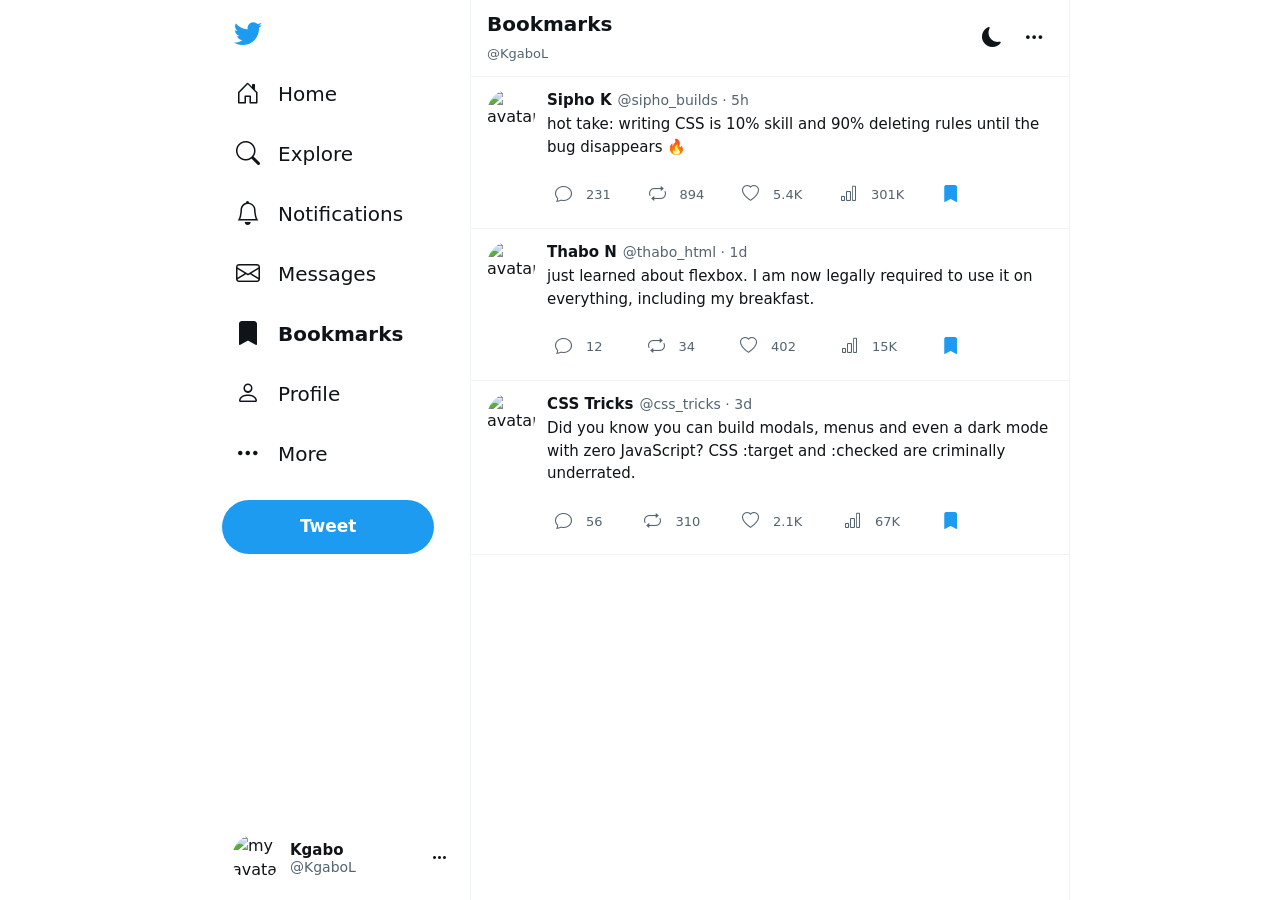
==== bookmarks.html @ 073e3012 "Add files via upload" ====
<!DOCTYPE html>
<html lang="en">
<head>
  <meta charset="UTF-8">
  <meta name="viewport" content="width=device-width, initial-scale=1.0">
  <title>Bookmarks / KgaboTwitter</title>

  <link href="https://cdn.jsdelivr.net/npm/bootstrap@5.3.3/dist/css/bootstrap.min.css" rel="stylesheet">
  <link href="https://cdn.jsdelivr.net/npm/bootstrap-icons@1.11.3/font/bootstrap-icons.css" rel="stylesheet">
  <link rel="stylesheet" href="style.css">
</head>
<body>
  <input type="checkbox" id="dark-toggle">

  <div class="page">
    <header class="left-sidebar">
      <div class="sidebar-top">
        <a href="home.html" class="logo" title="KgaboTwitter">
          <i class="bi bi-twitter"></i>
        </a>

        <nav class="main-nav">
          <a href="home.html" class="nav-item">
            <i class="bi bi-house-door"></i><span>Home</span>
          </a>
          <a href="explore.html" class="nav-item">
            <i class="bi bi-search"></i><span>Explore</span>
          </a>
          <a href="notifications.html" class="nav-item">
            <i class="bi bi-bell"></i><span>Notifications</span>
          </a>
          <a href="messages.html" class="nav-item">
            <i class="bi bi-envelope"></i><span>Messages</span>
          </a>
          <a href="bookmarks.html" class="nav-item active">
            <i class="bi bi-bookmark-fill"></i><span>Bookmarks</span>
          </a>
          <a href="profile.html" class="nav-item">
            <i class="bi bi-person"></i><span>Profile</span>
          </a>
          <a href="#moreMenu" class="nav-item">
            <i class="bi bi-three-dots"></i><span>More</span>
          </a>
        </nav>

        <a href="#tweetModal" class="tweet-btn">
          <span class="tweet-btn-text">Tweet</span>
          <i class="bi bi-feather tweet-btn-icon"></i>
        </a>
      </div>

      <a href="#accountMenu" class="profile-action" title="Account">
        <img src="resources/avatar-Kgabo.jpg" alt="my avatar" class="avatar">
        <div class="profile-names">
          <span class="profile-name">Kgabo</span>
          <span class="profile-handle">@KgaboL</span>
        </div>
        <i class="bi bi-three-dots"></i>
      </a>
    </header>
    <main class="timeline">
      <div class="timeline-header">
        <div class="header-title">
          <h1>Bookmarks</h1>
          <span class="sub">@KgaboL</span>
        </div>
        <div class="icon-btns">
          <label for="dark-toggle" class="star-btn dark-mode-btn" title="Toggle dark mode" aria-label="Toggle dark mode">
            <i class="bi bi-moon-fill"></i>
            <i class="bi bi-sun-fill"></i>
          </label>
<button class="star-btn" title="More">
          <i class="bi bi-three-dots"></i>
        </button>
        </div>
      </div>
      <article class="tweet">
        <img src="resources/avatar-sipho.jpg" alt="avatar" class="avatar">
        <div class="tweet-body">
          <div class="tweet-top">
            <span class="tweet-name">Sipho K</span>
            <span class="tweet-meta">@sipho_builds &middot; 5h</span>
          </div>
          <p>hot take: writing CSS is 10% skill and 90% deleting rules until the bug disappears 🔥</p>
          <div class="tweet-actions">
            <a href="#replyModal" class="action reply" title="Reply"><i class="bi bi-chat"></i><span>231</span></a>
            <label class="action repost" title="Repost"><input type="checkbox"><i class="bi bi-repeat off"></i><i class="bi bi-repeat on"></i><span class="off">894</span><span class="on">895</span></label>
            <label class="action like" title="Like"><input type="checkbox"><i class="bi bi-heart off"></i><i class="bi bi-heart-fill on"></i><span class="off">5.4K</span><span class="on">5.4K</span></label>
            <label class="action views" title="Views"><input type="checkbox"><i class="bi bi-bar-chart off"></i><i class="bi bi-bar-chart-fill on"></i><span class="off">301K</span><span class="on">301K</span></label>
            <label class="action bookmark" title="Bookmark"><input type="checkbox" checked><i class="bi bi-bookmark off"></i><i class="bi bi-bookmark-fill on"></i></label>
          </div>
        </div>
      </article>

      <article class="tweet">
        <img src="resources/avatar-thabo.jpg" alt="avatar" class="avatar">
        <div class="tweet-body">
          <div class="tweet-top">
            <span class="tweet-name">Thabo N</span>
            <span class="tweet-meta">@thabo_html &middot; 1d</span>
          </div>
          <p>just learned about flexbox. I am now legally required to use it on everything, including my breakfast.</p>
          <div class="tweet-actions">
            <a href="#replyModal" class="action reply" title="Reply"><i class="bi bi-chat"></i><span>12</span></a>
            <label class="action repost" title="Repost"><input type="checkbox"><i class="bi bi-repeat off"></i><i class="bi bi-repeat on"></i><span class="off">34</span><span class="on">35</span></label>
            <label class="action like" title="Like"><input type="checkbox"><i class="bi bi-heart off"></i><i class="bi bi-heart-fill on"></i><span class="off">402</span><span class="on">403</span></label>
            <label class="action views" title="Views"><input type="checkbox"><i class="bi bi-bar-chart off"></i><i class="bi bi-bar-chart-fill on"></i><span class="off">15K</span><span class="on">15K</span></label>
            <label class="action bookmark" title="Bookmark"><input type="checkbox" checked><i class="bi bi-bookmark off"></i><i class="bi bi-bookmark-fill on"></i></label>
          </div>
        </div>
      </article>

      <article class="tweet">
        <img src="resources/avatar-csstricks.jpg" alt="avatar" class="avatar">
        <div class="tweet-body">
          <div class="tweet-top">
            <span class="tweet-name">CSS Tricks</span>
            <span class="tweet-meta">@css_tricks &middot; 3d</span>
          </div>
          <p>Did you know you can build modals, menus and even a dark mode with zero JavaScript? CSS :target and :checked are criminally underrated.</p>
          <div class="tweet-actions">
            <a href="#replyModal" class="action reply" title="Reply"><i class="bi bi-chat"></i><span>56</span></a>
            <label class="action repost" title="Repost"><input type="checkbox"><i class="bi bi-repeat off"></i><i class="bi bi-repeat on"></i><span class="off">310</span><span class="on">311</span></label>
            <label class="action like" title="Like"><input type="checkbox"><i class="bi bi-heart off"></i><i class="bi bi-heart-fill on"></i><span class="off">2.1K</span><span class="on">2.1K</span></label>
            <label class="action views" title="Views"><input type="checkbox"><i class="bi bi-bar-chart off"></i><i class="bi bi-bar-chart-fill on"></i><span class="off">67K</span><span class="on">67K</span></label>
            <label class="action bookmark" title="Bookmark"><input type="checkbox" checked><i class="bi bi-bookmark off"></i><i class="bi bi-bookmark-fill on"></i></label>
          </div>
        </div>
      </article>
    </main>

  </div>
  <div class="modal-overlay" id="tweetModal">
    <div class="tweet-modal">
      <a href="#" class="modal-close" title="Close"><i class="bi bi-x-lg"></i></a>
      <div class="compose">
        <img src="resources/avatar-Kgabo.jpg" alt="my avatar" class="avatar">
        <div class="compose-right">
          <textarea placeholder="What's happening?" rows="4"></textarea>
          <div class="compose-actions">
            <div class="compose-icons">
              <i class="bi bi-image"></i>
              <i class="bi bi-filetype-gif"></i>
              <i class="bi bi-bar-chart"></i>
              <i class="bi bi-emoji-smile"></i>
            </div>
            <a href="#" class="tweet-btn small">Tweet</a>
          </div>
        </div>
      </div>
    </div>
  </div>
  <div class="modal-overlay" id="replyModal">
    <div class="tweet-modal">
      <a href="#" class="modal-close" title="Close"><i class="bi bi-x-lg"></i></a>
      <div class="reply-quote">
        <img src="resources/avatar-sipho.jpg" alt="avatar" class="avatar">
        <div>
          <div class="tweet-top">
            <span class="tweet-name">Sipho K</span>
            <span class="tweet-meta">@sipho_builds &middot; 5h</span>
          </div>
          <p>hot take: writing CSS is 10% skill and 90% deleting rules until the bug disappears 🔥</p>
          <span class="replying-to">Replying to <span class="blue">@sipho_builds</span></span>
        </div>
      </div>
      <div class="compose">
        <img src="resources/avatar-Kgabo.jpg" alt="my avatar" class="avatar">
        <div class="compose-right">
          <textarea placeholder="Tweet your reply" rows="3"></textarea>
          <div class="compose-actions">
            <div class="compose-icons">
              <i class="bi bi-image"></i>
              <i class="bi bi-emoji-smile"></i>
            </div>
            <a href="#" class="tweet-btn small">Reply</a>
          </div>
        </div>
      </div>
    </div>
  </div>
  <div class="menu-overlay" id="moreMenu">
    <a href="#" class="menu-backdrop" aria-label="Close menu"></a>
    <div class="menu-panel more-panel">
      <a href="settings.html" class="menu-item"><i class="bi bi-gear"></i>Settings and privacy</a>
      <a href="help.html" class="menu-item"><i class="bi bi-question-circle"></i>Help Center</a>
      <a href="display.html" class="menu-item"><i class="bi bi-brush"></i>Display</a>
      <a href="shortcuts.html" class="menu-item"><i class="bi bi-keyboard"></i>Keyboard shortcuts</a>
    </div>
  </div>
  <div class="menu-overlay" id="accountMenu">
    <a href="#" class="menu-backdrop" aria-label="Close menu"></a>
    <div class="menu-panel account-panel">
      <a href="profile.html" class="menu-item"><i class="bi bi-person-gear"></i>Edit profile</a>
      <a href="index.html" class="menu-item logout"><i class="bi bi-box-arrow-right"></i>Log out @KgaboL</a>
    </div>
  </div>

</body>
</html>
---- style.css ----
:root {
  --bg: #ffffff;
  --bg-soft: #f7f9f9;
  --text: #0f1419;
  --text-muted: #536471;
  --border: #eff3f4;
  --blue: #1d9bf0;
  --blue-dark: #1a8cd8;
  --green: #00ba7c;
  --pink: #f91880;
  --header-bg: rgba(255, 255, 255, 0.9);
  --blue-hover-bg: #e8f5fd;
  --soft-hover: #eef1f2;
  --input-border: #cfd9de;
  --panel-shadow: 0 0 15px rgba(101, 119, 134, 0.25), 0 0 4px rgba(101, 119, 134, 0.2);
  --modal-backdrop: rgba(91, 112, 131, 0.4);
}

* {
  margin: 0;
  padding: 0;
  box-sizing: border-box;
}

body {
  font-family: var(--bs-body-font-family);
  background-color: var(--bg);
  color: var(--text);
}

#dark-toggle {
  display: none;
}

#dark-toggle:checked ~ .page,
#dark-toggle:checked ~ .login-page,
#dark-toggle:checked ~ .modal-overlay,
#dark-toggle:checked ~ .menu-overlay {
  --bg: #15202b;
  --bg-soft: #1e2732;
  --text: #e7e9ea;
  --text-muted: #8b98a5;
  --border: #2f3336;
  --header-bg: rgba(21, 32, 43, 0.9);
  --blue-hover-bg: rgba(29, 155, 240, 0.16);
  --soft-hover: #263340;
  --input-border: #536471;
  --panel-shadow: 0 0 15px rgba(0, 0, 0, 0.45), 0 0 4px rgba(255, 255, 255, 0.08);
  --modal-backdrop: rgba(91, 112, 131, 0.55);
}

.page {
  display: flex;
  justify-content: center;
  height: 100vh;
  overflow: hidden;
  background-color: var(--bg);
  color: var(--text);
  transition: background-color 0.2s, color 0.2s;
}

.login-page {
  min-height: 100vh;
  display: flex;
  align-items: center;
  justify-content: center;
  background-color: var(--bg-soft);
  color: var(--text);
}

.login-card {
  background-color: var(--bg);
  color: var(--text);
  width: 100%;
  max-width: 380px;
  padding: 40px 32px;
  border-radius: 16px;
  box-shadow: var(--panel-shadow);
  text-align: center;
}

.login-card .bi-twitter {
  font-size: 40px;
  color: var(--blue);
}

.login-card h1 {
  font-size: 24px;
  font-weight: 800;
  margin: 16px 0 24px 0;
}

.login-card input {
  width: 100%;
  padding: 12px 14px;
  margin-bottom: 14px;
  border: 1px solid var(--input-border);
  border-radius: 6px;
  font-size: 15px;
  outline: none;
  background-color: var(--bg);
  color: var(--text);
}

.login-card input:focus {
  border-color: var(--blue);
}

.login-card .tweet-btn {
  width: 100%;
  margin-top: 4px;
}

.login-dark-mode {
  margin: 0 auto 10px auto;
}

.login-links {
  margin-top: 18px;
  font-size: 14px;
}

.login-links a {
  color: var(--blue);
  text-decoration: none;
}

.login-links a:hover {
  text-decoration: underline;
}

.avatar {
  width: 48px;
  height: 48px;
  border-radius: 50%;
  flex-shrink: 0;
}

.left-sidebar {
  width: 260px;
  height: 100vh;
  padding: 8px 12px;
  display: flex;
  flex-direction: column;
  justify-content: space-between;
  flex-shrink: 0;
}

.logo {
  display: inline-flex;
  align-items: center;
  justify-content: center;
  width: 52px;
  height: 52px;
  border-radius: 50%;
  font-size: 28px;
  color: var(--blue);
  text-decoration: none;
  transition: background-color 0.2s;
}

.logo:hover {
  background-color: var(--blue-hover-bg);
}

.main-nav {
  display: flex;
  flex-direction: column;
  margin-top: 4px;
}

.nav-item {
  display: flex;
  align-items: center;
  gap: 18px;
  padding: 12px 14px;
  border-radius: 9999px;
  font-size: 20px;
  color: var(--text);
  text-decoration: none;
  width: fit-content;
  transition: background-color 0.2s;
}

.nav-item i {
  font-size: 24px;
}

.nav-item:hover {
  background-color: var(--bg-soft);
}

.nav-item.active {
  font-weight: 700;
}

.tweet-btn {
  display: block;
  background-color: var(--blue);
  color: white;
  border: none;
  border-radius: 9999px;
  font-size: 17px;
  font-weight: 700;
  text-align: center;
  text-decoration: none;
  padding: 14px 0;
  width: 90%;
  margin-top: 16px;
  cursor: pointer;
  transition: background-color 0.2s;
}

.tweet-btn:hover {
  background-color: var(--blue-dark);
}

.tweet-btn.small {
  display: inline-block;
  width: auto;
  padding: 8px 18px;
  font-size: 15px;
  margin-top: 0;
}

.tweet-btn-icon {
  display: none;
}

.profile-action {
  display: flex;
  align-items: center;
  gap: 10px;
  padding: 10px;
  border-radius: 9999px;
  text-decoration: none;
  color: var(--text);
  cursor: pointer;
  transition: background-color 0.2s;
}

.profile-action:hover {
  background-color: var(--bg-soft);
}

.profile-names {
  display: flex;
  flex-direction: column;
  line-height: 1.2;
  flex-grow: 1;
  min-width: 0;
}

.profile-name {
  font-weight: 700;
  font-size: 15px;
}

.profile-handle {
  color: var(--text-muted);
  font-size: 14px;
}

.timeline {
  width: 600px;
  max-width: 100%;
  height: 100vh;
  overflow-y: auto;
  border-left: 1px solid var(--border);
  border-right: 1px solid var(--border);
}

.timeline-header {
  display: flex;
  justify-content: space-between;
  align-items: center;
  padding: 12px 16px;
  position: sticky;
  top: 0;
  background-color: var(--header-bg);
  backdrop-filter: blur(6px);
  border-bottom: 1px solid var(--border);
  z-index: 5;
}

.timeline-header h1 {
  font-size: 20px;
  font-weight: 800;
}

.star-btn {
  display: inline-flex;
  align-items: center;
  justify-content: center;
  background: none;
  border: none;
  font-size: 20px;
  color: var(--text);
  width: 38px;
  height: 38px;
  border-radius: 50%;
  cursor: pointer;
  text-decoration: none;
  transition: background-color 0.2s, color 0.2s, transform 0.2s;
}

.star-btn:hover {
  background-color: var(--blue-hover-bg);
  color: var(--blue);
  transform: rotate(20deg);
}

.dark-mode-btn .bi-sun-fill {
  display: none;
}

#dark-toggle:checked ~ .page .dark-mode-btn .bi-moon-fill {
  display: none;
}

#dark-toggle:checked ~ .login-page .dark-mode-btn .bi-moon-fill {
  display: none;
}

#dark-toggle:checked ~ .page .dark-mode-btn .bi-sun-fill,
#dark-toggle:checked ~ .login-page .dark-mode-btn .bi-sun-fill {
  display: inline-block;
}

.compose {
  display: flex;
  gap: 12px;
  padding: 12px 16px;
  border-bottom: 1px solid var(--border);
}

.compose-right {
  flex-grow: 1;
}

.compose textarea {
  width: 100%;
  border: none;
  outline: none;
  resize: none;
  font-size: 20px;
  font-family: inherit;
  padding: 8px 0;
  background: transparent;
  color: var(--text);
}

.compose-actions {
  display: flex;
  justify-content: space-between;
  align-items: center;
  margin-top: 8px;
}

.compose-icons {
  display: flex;
  gap: 4px;
}

.compose-icons i {
  color: var(--blue);
  font-size: 18px;
  padding: 8px;
  border-radius: 50%;
  cursor: pointer;
  transition: background-color 0.2s;
}

.compose-icons i:hover {
  background-color: var(--blue-hover-bg);
}

.tweet {
  display: flex;
  gap: 12px;
  padding: 12px 16px;
  border-bottom: 1px solid var(--border);
  transition: background-color 0.2s;
}

.tweet:hover {
  background-color: var(--bg-soft);
}

.tweet-body {
  flex-grow: 1;
  min-width: 0;
}

.tweet-top {
  display: flex;
  gap: 6px;
  align-items: baseline;
  flex-wrap: wrap;
}

.tweet-name {
  font-weight: 700;
  font-size: 15px;
}

.tweet-meta {
  color: var(--text-muted);
  font-size: 14px;
}

.tweet-body p {
  font-size: 15px;
  margin-top: 2px;
  overflow-wrap: break-word;
}

.tweet-actions {
  display: flex;
  justify-content: space-between;
  max-width: 420px;
  margin-top: 10px;
}

.action {
  display: flex;
  align-items: center;
  gap: 6px;
  background: none;
  border: none;
  color: var(--text-muted);
  font-size: 13px;
  cursor: pointer;
  text-decoration: none;
  transition: color 0.2s;
}

.action i {
  font-size: 17px;
  padding: 8px;
  border-radius: 50%;
  transition: background-color 0.2s;
}

.action.reply:hover        { color: var(--blue); }
.action.reply:hover i      { background-color: rgba(29, 155, 240, 0.1); }

.action.repost:hover       { color: var(--green); }
.action.repost:hover i     { background-color: rgba(0, 186, 124, 0.1); }

.action.like:hover         { color: var(--pink); }
.action.like:hover i       { background-color: rgba(249, 24, 128, 0.1); }

.action.views:hover        { color: var(--blue); }
.action.views:hover i      { background-color: rgba(29, 155, 240, 0.1); }

.action.bookmark:hover     { color: var(--blue); }
.action.bookmark:hover i   { background-color: rgba(29, 155, 240, 0.1); }

.right-sidebar {
  width: 350px;
  height: 100vh;
  overflow-y: auto;
  padding: 8px 16px 20px 16px;
  flex-shrink: 0;
}

.search-area {
  position: relative;
}

.right-sidebar .search-area {
  position: sticky;
  top: 8px;
  z-index: 6;
}

.search-box {
  display: flex;
  align-items: center;
  background-color: var(--bg-soft);
  border-radius: 9999px;
  padding: 4px 6px 4px 18px;
}

.search-dropdown {
  display: none;
  position: absolute;
  top: calc(100% + 6px);
  left: 0;
  right: 0;
  background-color: var(--bg);
  border-radius: 12px;
  padding: 8px 0 6px 0;
  box-shadow: var(--panel-shadow);
}

.search-area:focus-within .search-dropdown {
  display: block;
}

.search-hint {
  padding: 6px 16px 10px 16px;
  font-size: 14px;
  color: var(--text-muted);
}

.search-recent {
  display: flex;
  align-items: center;
  gap: 12px;
  padding: 10px 16px;
  font-size: 15px;
  color: var(--text);
  text-decoration: none;
  transition: background-color 0.2s;
}

.search-recent:hover {
  background-color: var(--bg-soft);
}

.search-box input {
  border: none;
  outline: none;
  background: transparent;
  flex-grow: 1;
  font-size: 15px;
  color: var(--text);
}

.search-btn {
  background-color: var(--blue);
  color: white;
  border: none;
  border-radius: 50%;
  width: 36px;
  height: 36px;
  cursor: pointer;
  transition: background-color 0.2s;
}

.search-btn:hover {
  background-color: var(--blue-dark);
}

.trends {
  background-color: var(--bg-soft);
  border-radius: 16px;
  margin-top: 16px;
  overflow: hidden;
}

.trends h2 {
  font-size: 19px;
  font-weight: 800;
  padding: 14px 16px 6px 16px;
}

.trend {
  display: flex;
  flex-direction: column;
  padding: 10px 16px;
  cursor: pointer;
  transition: background-color 0.2s;
}

.trend:hover {
  background-color: var(--soft-hover);
}

.trend-meta,
.trend-count {
  font-size: 13px;
  color: var(--text-muted);
}

.trend-name {
  font-size: 15px;
  font-weight: 700;
  margin: 1px 0;
}

.show-more {
  display: block;
  padding: 14px 16px;
  color: var(--blue);
  font-size: 15px;
  text-decoration: none;
}

.show-more:hover {
  background-color: var(--soft-hover);
}

.follow {
  display: flex;
  align-items: center;
  gap: 10px;
  padding: 10px 16px;
  transition: background-color 0.2s;
}

.follow:hover {
  background-color: var(--soft-hover);
}

.follow-btn {
  background-color: var(--text);
  color: var(--bg);
  border: none;
  border-radius: 9999px;
  font-size: 14px;
  font-weight: 700;
  padding: 6px 16px;
  cursor: pointer;
}

.follow-btn:hover {
  opacity: 0.85;
}

.page-footer {
  width: 320px;
  margin-top: 16px;
  padding: 4px;
  font-size: 13px;
  color: var(--text-muted);
}

.page-footer a {
  color: var(--text-muted);
  text-decoration: none;
  margin-right: 10px;
}

.page-footer a:hover {
  text-decoration: underline;
}

.page-footer span {
  display: inline-block;
  margin-top: 6px;
}

.modal-overlay {
  display: none;
  position: fixed;
  inset: 0;
  background-color: var(--modal-backdrop);
  z-index: 20;
  justify-content: center;
  align-items: flex-start;
  padding: 60px 16px 0 16px;
}

.modal-overlay:target {
  display: flex;
}

.tweet-modal {
  background-color: var(--bg);
  color: var(--text);
  border-radius: 16px;
  width: 100%;
  max-width: 560px;
  padding: 14px;
}

.modal-close {
  display: inline-flex;
  align-items: center;
  justify-content: center;
  width: 36px;
  height: 36px;
  border-radius: 50%;
  color: var(--text);
  text-decoration: none;
  font-size: 16px;
  margin-bottom: 6px;
  transition: background-color 0.2s;
}

.modal-close:hover {
  background-color: var(--bg-soft);
}

.tweet-modal .compose {
  border-bottom: none;
  padding-top: 0;
}

.menu-overlay {
  display: none;
  position: fixed;
  inset: 0;
  z-index: 30;
}

.menu-overlay:target {
  display: block;
}

.menu-backdrop {
  position: absolute;
  inset: 0;
}

.menu-panel {
  position: absolute;
  left: max(12px, calc(50vw - 593px));
  width: 300px;
  max-width: 80vw;
  background-color: var(--bg);
  border-radius: 16px;
  padding: 6px 0;
  box-shadow: var(--panel-shadow);
}

.more-panel {
  top: min(420px, calc(100vh - 220px));
}

.account-panel {
  bottom: 90px;
}

.menu-item {
  display: flex;
  align-items: center;
  gap: 12px;
  padding: 12px 16px;
  font-size: 15px;
  font-weight: 700;
  color: var(--text);
  text-decoration: none;
  transition: background-color 0.2s, color 0.2s;
}

.menu-item i {
  font-size: 18px;
}

.menu-item:hover {
  background-color: var(--bg-soft);
}

.menu-item.logout:hover {
  color: #f4212e;
}

.header-left {
  display: flex;
  align-items: center;
  gap: 16px;
}

.header-title .sub {
  display: block;
  font-size: 13px;
  font-weight: 400;
  color: var(--text-muted);
}

.tabs {
  display: flex;
  border-bottom: 1px solid var(--border);
}

.tab {
  flex: 1;
  text-align: center;
  padding: 14px 4px;
  font-size: 15px;
  font-weight: 700;
  color: var(--text-muted);
  text-decoration: none;
  position: relative;
  transition: background-color 0.2s;
}

.tab:hover {
  background-color: var(--bg-soft);
}

.tab.active {
  color: var(--text);
}

.tab.active::after {
  content: "";
  position: absolute;
  bottom: 0;
  left: 50%;
  transform: translateX(-50%);
  width: 56px;
  height: 4px;
  border-radius: 2px;
  background-color: var(--blue);
}

.trend.row {
  border-bottom: 1px solid var(--border);
  padding: 14px 16px;
}

.trend.row:hover {
  background-color: var(--bg-soft);
}

.notif {
  display: flex;
  gap: 12px;
  padding: 14px 16px;
  border-bottom: 1px solid var(--border);
  transition: background-color 0.2s;
}

.notif:hover {
  background-color: var(--bg-soft);
}

.notif > i {
  font-size: 26px;
  width: 36px;
  text-align: right;
  flex-shrink: 0;
}

.notif.like > i   { color: var(--pink); }
.notif.repost > i { color: var(--green); }
.notif.follow > i { color: var(--blue); }

.notif .avatar.small {
  width: 32px;
  height: 32px;
  margin-bottom: 8px;
}

.notif-text {
  font-size: 15px;
}

.notif-snippet {
  color: var(--text-muted);
  font-size: 15px;
  margin-top: 4px;
}

.icon-btns {
  display: flex;
  gap: 4px;
}

.msg-search {
  margin: 8px 16px;
}

.convo {
  display: flex;
  gap: 12px;
  padding: 12px 16px;
  cursor: pointer;
  transition: background-color 0.2s;
}

.convo:hover {
  background-color: var(--bg-soft);
}

.convo-body {
  min-width: 0;
}

.convo-top {
  display: flex;
  gap: 6px;
  align-items: baseline;
  font-size: 15px;
  flex-wrap: wrap;
}

.convo-preview {
  color: var(--text-muted);
  font-size: 15px;
  white-space: nowrap;
  overflow: hidden;
  text-overflow: ellipsis;
}

.banner {
  height: 180px;
  background: linear-gradient(120deg, #1d9bf0, #7856ff 60%, #f91880);
}

.profile-block {
  padding: 12px 16px;
  border-bottom: 1px solid var(--border);
}

.profile-row {
  display: flex;
  justify-content: space-between;
  align-items: flex-start;
}

.profile-avatar {
  width: 120px;
  height: 120px;
  border-radius: 50%;
  border: 4px solid var(--bg);
  margin-top: -76px;
}

.edit-btn {
  border: 1px solid var(--input-border);
  background: none;
  color: var(--text);
  font-weight: 700;
  font-size: 15px;
  padding: 8px 16px;
  border-radius: 9999px;
  text-decoration: none;
  transition: background-color 0.2s;
}

.edit-btn:hover {
  background-color: var(--bg-soft);
}

.profile-block h2 {
  font-size: 20px;
  font-weight: 800;
  margin-top: 8px;
}

.profile-block .handle {
  color: var(--text-muted);
  font-size: 15px;
}

.bio {
  margin-top: 10px;
  font-size: 15px;
}

.profile-meta {
  display: flex;
  gap: 14px;
  margin-top: 10px;
  color: var(--text-muted);
  font-size: 15px;
  flex-wrap: wrap;
}

.profile-stats {
  display: flex;
  gap: 18px;
  margin-top: 10px;
  font-size: 14px;
  color: var(--text-muted);
}

.profile-stats b {
  color: var(--text);
}

.action input {
  display: none;
}

.action .on {
  display: none;
}

.action input:checked ~ .off {
  display: none;
}

.action input:checked ~ .on {
  display: inline-block;
}

.action.repost input:checked ~ *   { color: var(--green); }
.action.like input:checked ~ *     { color: var(--pink); }
.action.views input:checked ~ *    { color: var(--blue); }
.action.bookmark input:checked ~ * { color: var(--blue); }

@keyframes pop {
  0%   { transform: scale(0.4); }
  60%  { transform: scale(1.35); }
  100% { transform: scale(1); }
}

.action input:checked ~ i.on {
  animation: pop 0.3s ease;
}

.media-grid {
  display: grid;
  grid-template-columns: repeat(3, 1fr);
  gap: 4px;
  padding: 4px;
}

.media-grid img {
  width: 100%;
  aspect-ratio: 1 / 1;
  object-fit: cover;
  border-radius: 8px;
}

.settings-row {
  display: flex;
  align-items: center;
  gap: 14px;
  padding: 14px 16px;
  color: var(--text);
  text-decoration: none;
  border-bottom: 1px solid var(--border);
  transition: background-color 0.2s;
}

.settings-row:hover {
  background-color: var(--bg-soft);
}

.settings-row > i:first-child {
  font-size: 20px;
  color: var(--text-muted);
}

.settings-row .bi-chevron-right {
  color: var(--text-muted);
  margin-left: auto;
}

.settings-title {
  font-size: 15px;
  font-weight: 700;
}

.settings-desc {
  font-size: 13px;
  color: var(--text-muted);
  margin-top: 2px;
}

.page-note {
  padding: 12px 16px;
  font-size: 14px;
  color: var(--text-muted);
  border-bottom: 1px solid var(--border);
}

.panel-box {
  border: 1px solid var(--border);
  border-radius: 16px;
  margin: 16px;
  padding: 8px 16px 12px 16px;
}

.panel-box h3 {
  font-size: 14px;
  font-weight: 700;
  color: var(--text-muted);
  margin: 8px 0;
}

.display-choice {
  display: flex;
  align-items: center;
  gap: 10px;
  padding: 8px 0;
  font-size: 15px;
  font-weight: 700;
}

.shortcut-row {
  display: flex;
  justify-content: space-between;
  align-items: center;
  padding: 14px 16px;
  border-bottom: 1px solid var(--border);
  font-size: 15px;
}

kbd {
  background-color: var(--bg-soft);
  border: 1px solid var(--border);
  border-radius: 6px;
  padding: 3px 10px;
  font-size: 13px;
  font-weight: 700;
  color: var(--text);
}

.modal-title {
  font-size: 20px;
  font-weight: 800;
  margin: 0 14px 12px 14px;
}

.reply-quote {
  display: flex;
  gap: 12px;
  padding: 4px 14px 12px 14px;
}

.reply-quote p {
  font-size: 15px;
  margin-top: 2px;
}

.replying-to {
  display: block;
  margin-top: 10px;
  font-size: 14px;
  color: var(--text-muted);
}

.blue {
  color: var(--blue);
}

.form-field {
  display: block;
  width: 100%;
  padding: 12px 14px;
  margin-bottom: 14px;
  border: 1px solid var(--input-border);
  border-radius: 6px;
  font-size: 15px;
  font-family: inherit;
  outline: none;
  background-color: var(--bg);
  color: var(--text);
}

.form-field:focus {
  border-color: var(--blue);
}

.modal-body-pad {
  padding: 0 14px 14px 14px;
}

@media (max-width: 1100px) {
  .right-sidebar {
    display: none;
  }

  .menu-panel {
    left: max(12px, calc(50vw - 418px));
  }
}

@media (max-width: 700px) {
  .left-sidebar {
    width: 72px;
    padding: 8px 6px;
    align-items: center;
  }

  .nav-item span,
  .profile-names,
  .profile-action .bi-three-dots {
    display: none;
  }

  .tweet-btn {
    display: flex;
    align-items: center;
    justify-content: center;
    width: 50px;
    height: 50px;
    padding: 0;
  }

  .tweet-btn-text {
    display: none;
  }

  .tweet-btn-icon {
    display: inline;
    font-size: 20px;
  }

  .timeline {
    width: 100%;
  }

  .menu-panel {
    left: max(12px, calc(50vw - 324px));
  }
}
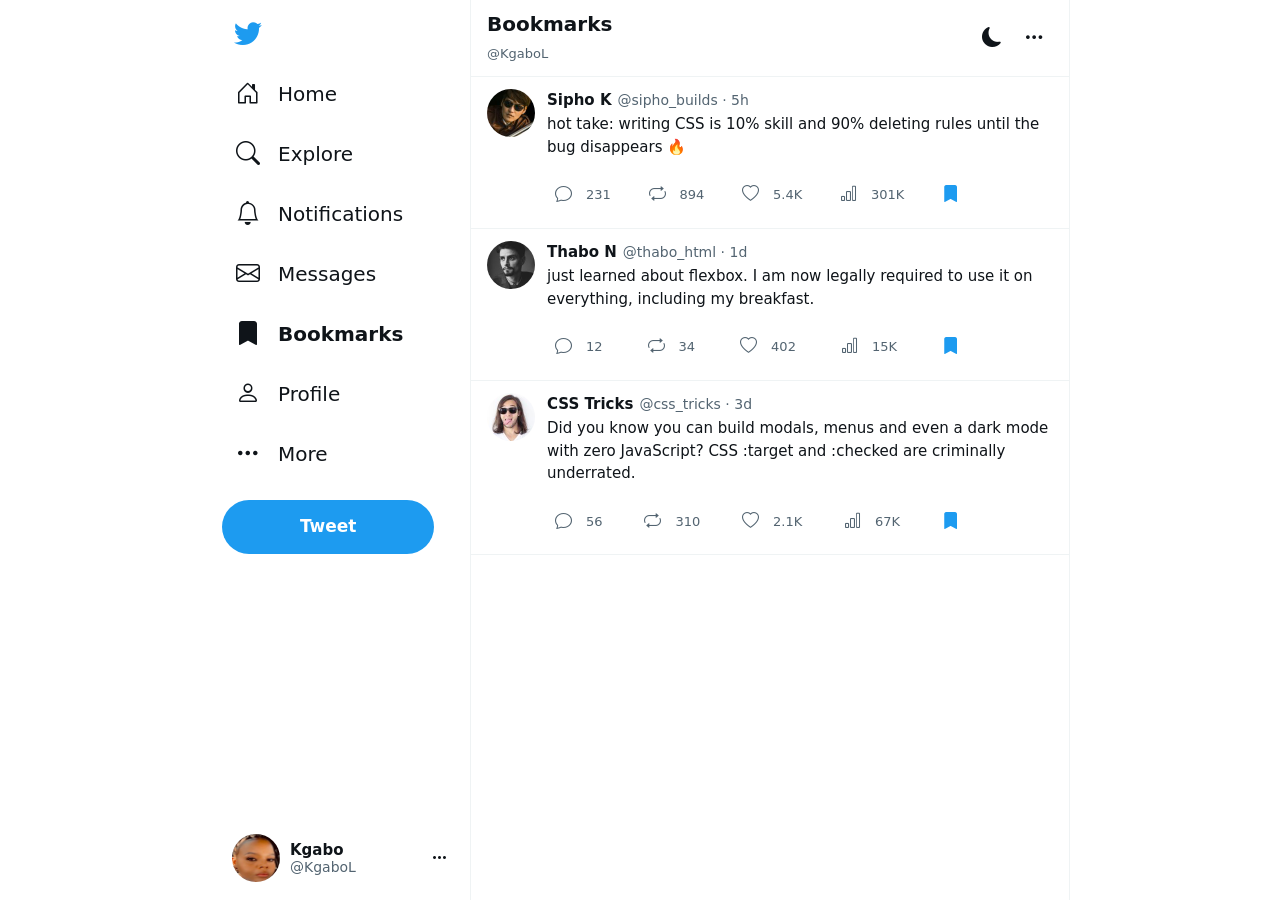
==== commit 260e14d8: "Add files via upload" ====
--- a/bookmarks.html
+++ b/bookmarks.html
@@ -15,12 +15,12 @@
   <div class="page">
     <header class="left-sidebar">
       <div class="sidebar-top">
-        <a href="home.html" class="logo" title="KgaboTwitter">
+        <a href="index.html" class="logo" title="KgaboTwitter">
           <i class="bi bi-twitter"></i>
         </a>
 
         <nav class="main-nav">
-          <a href="home.html" class="nav-item">
+          <a href="index.html" class="nav-item">
             <i class="bi bi-house-door"></i><span>Home</span>
           </a>
           <a href="explore.html" class="nav-item">
@@ -192,7 +192,7 @@
     <a href="#" class="menu-backdrop" aria-label="Close menu"></a>
     <div class="menu-panel account-panel">
       <a href="profile.html" class="menu-item"><i class="bi bi-person-gear"></i>Edit profile</a>
-      <a href="index.html" class="menu-item logout"><i class="bi bi-box-arrow-right"></i>Log out @KgaboL</a>
+      <a href="login.html" class="menu-item logout"><i class="bi bi-box-arrow-right"></i>Log out @KgaboL</a>
     </div>
   </div>
 
